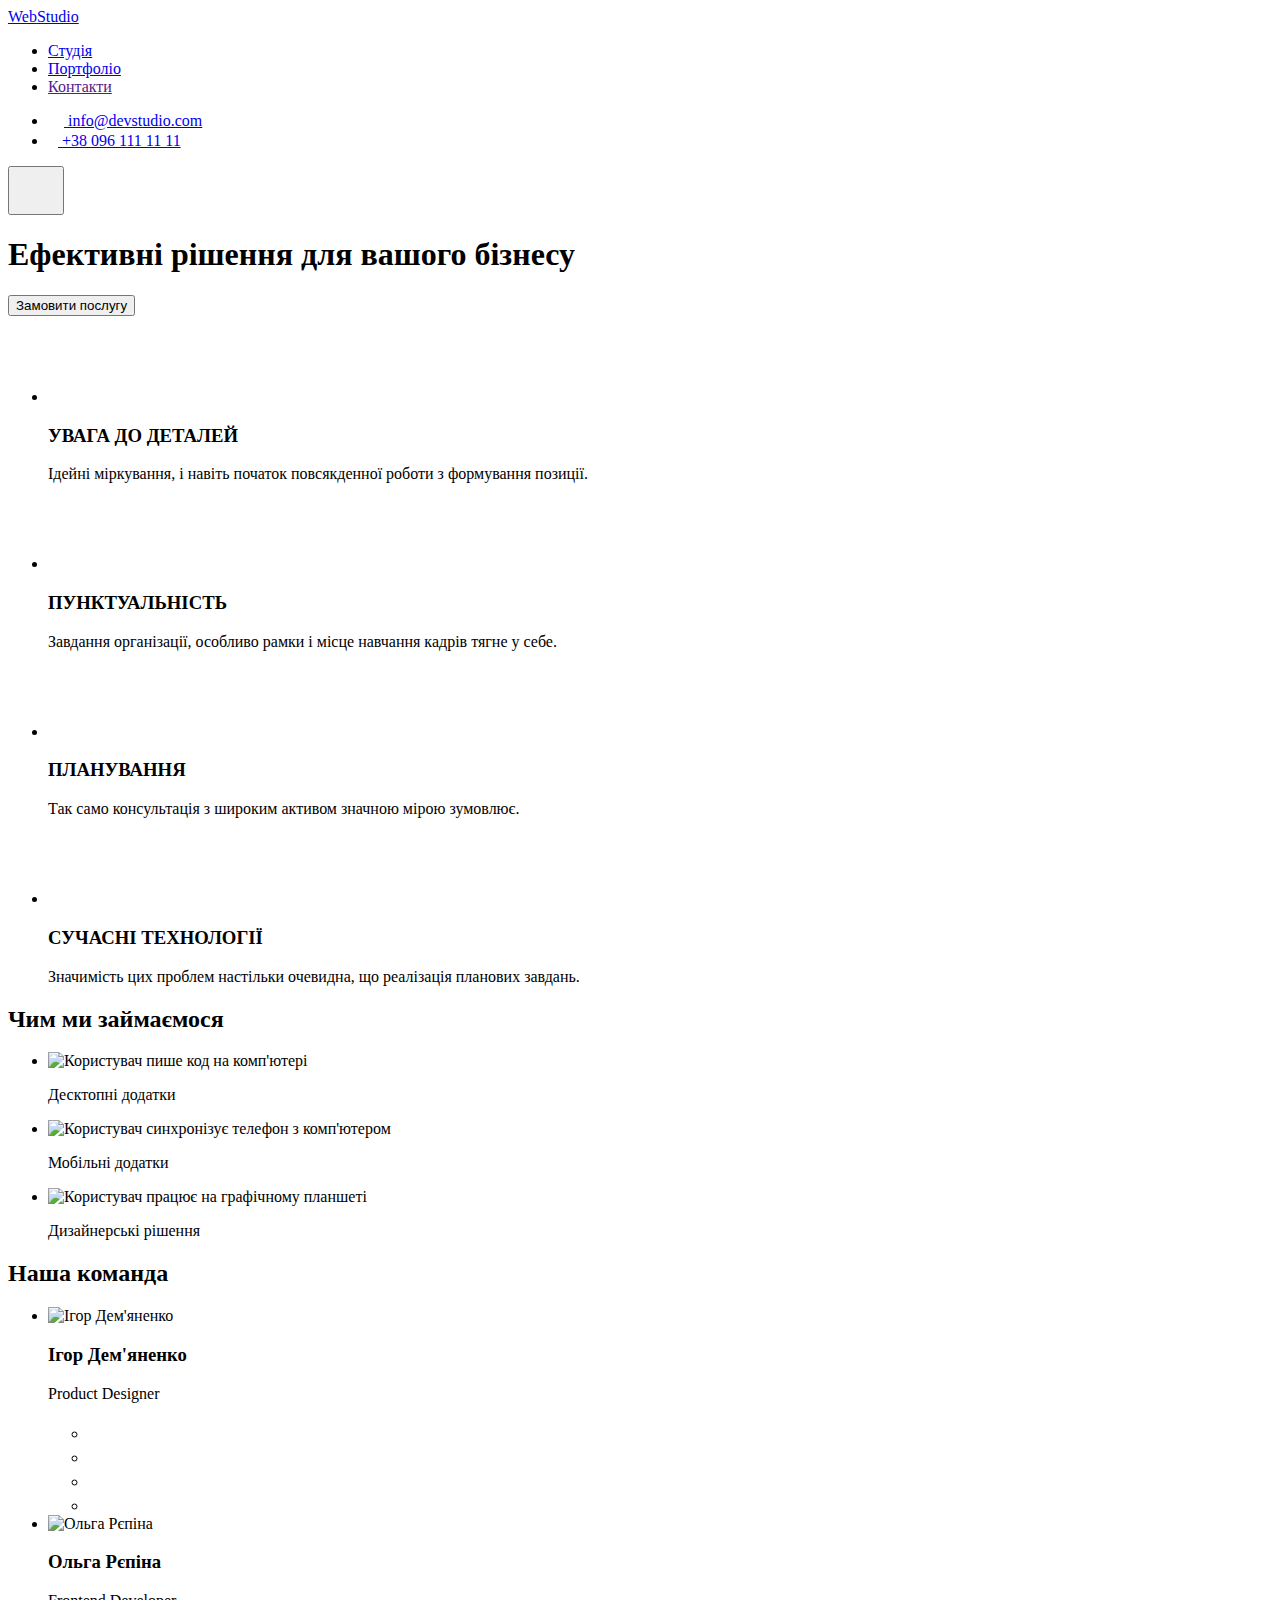
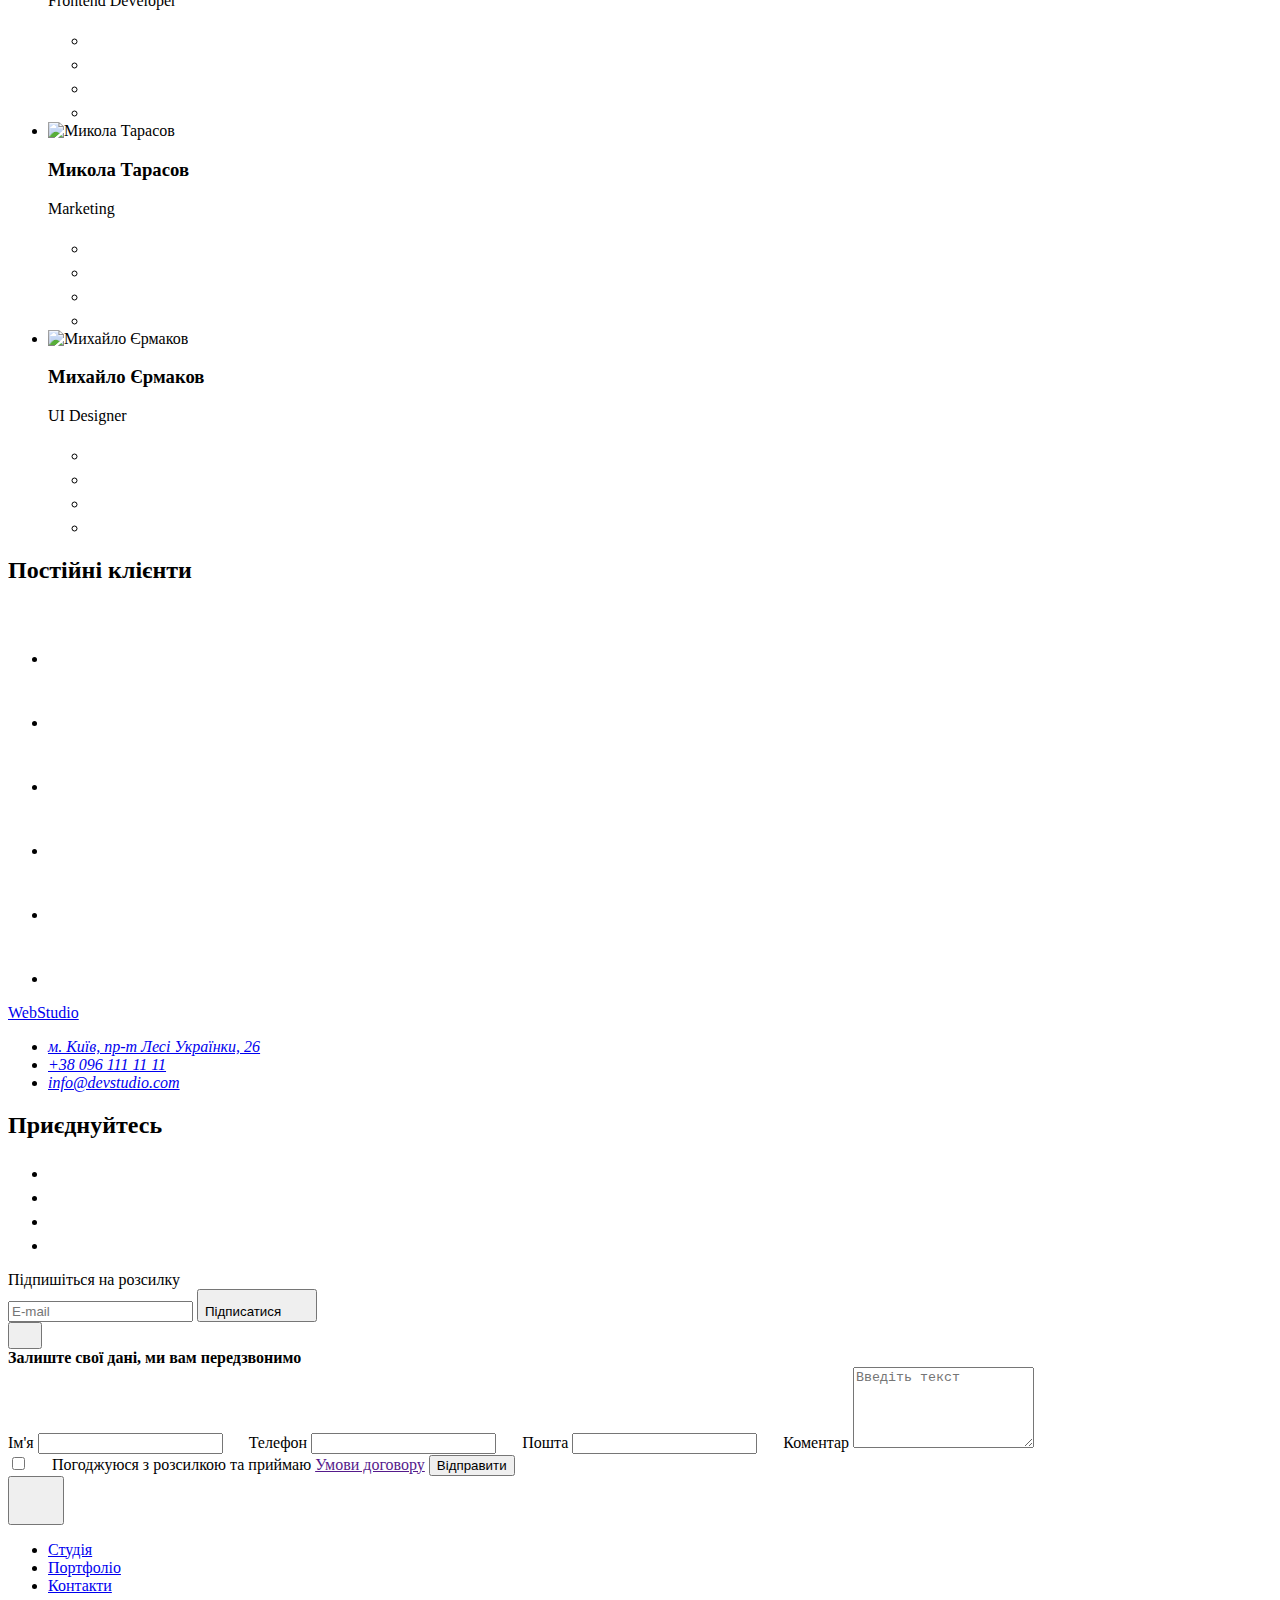
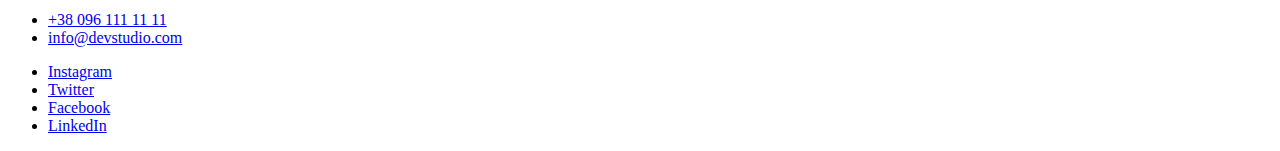
==== index.html @ 5fe66079 "update" ====
<!DOCTYPE html>
<html lang="uk">
  <head>
    <meta charset="UTF-8" />
    <meta http-equiv="X-UA-Compatible" content="IE=edge" />
    <meta name="viewport" content="width=device-width, initial-scale=1.0" />
    <title>WebStudio</title>
    <!-- Fonts -->
    <link rel="preconnect" href="https://fonts.googleapis.com" />
    <link rel="preconnect" href="https://fonts.gstatic.com" crossorigin />
    <link
      href="https://fonts.googleapis.com/css2?family=Raleway:wght@700&family=Roboto:wght@400;500;700;900&display=swap"
      rel="stylesheet"
    />
    <!-- Modern normalize -->
    <link
      rel="stylesheet"
      href="https://cdnjs.cloudflare.com/ajax/libs/modern-normalize/1.1.0/modern-normalize.min.css"
      integrity="sha512-wpPYUAdjBVSE4KJnH1VR1HeZfpl1ub8YT/NKx4PuQ5NmX2tKuGu6U/JRp5y+Y8XG2tV+wKQpNHVUX03MfMFn9Q=="
      crossorigin="anonymous"
      referrerpolicy="no-referrer"
    />

    <!-- Custom styles -->
    <link rel="stylesheet" href="./css/main.min.css" />
    <link rel="stylesheet" href="./css/style.css" />
  </head>
  <body class="page">
    <!--Шапка-->
    <header class="header">
      <div class="container header-container">
        <nav class="main-nav">
          <a class="main-nav__logo" href="./index.html"
            ><span>Web</span>Studio</a
          >
          <ul class="main-nav__list">
            <li class="main-nav__item">
              <a
                class="main-nav__link main-nav__link--current"
                href="./index.html"
                >Студія</a
              >
            </li>
            <li class="main-nav__item">
              <a class="main-nav__link" href="./portfolio.html">Портфоліо</a>
            </li>
            <li class="main-nav__item">
              <a class="main-nav__link" href="">Контакти</a>
            </li>
          </ul>
        </nav>
        <ul class="header__list">
          <li class="header__item">
            <a class="header__link" href="mailto:info@devstudio.com">
              <svg class="header__icon" width="16" height="12">
                <use href="./images/icons.svg#icon-envelope"></use>
              </svg>
              info@devstudio.com
            </a>
          </li>
          <li class="header__item">
            <a class="header__link" href="tel:+380961111111">
              <svg class="header__icon" width="10" height="16">
                <use href="./images/icons.svg#icon-smartphone"></use>
              </svg>
              +38 096 111 11 11
            </a>
          </li>
        </ul>
        <button
          class="menu-btn js-open-menu"
          type="button"
          aria-expanded="false"
          aria-controls="mobile-menu"
        >
          <svg class="menu-btn__icon" width="40" height="40">
            <use href="./images/icons/icons.svg#menu-btn"></use>
          </svg>
        </button>
      </div>
    </header>
    <main>
      <!--Герой-->
      <section class="hero">
        <div class="hero__overlay">
          <h1 class="hero__title">Ефективні рішення для вашого бізнесу</h1>
          <button class="hero__btn" type="button" data-modal-open>
            Замовити послугу
          </button>
        </div>
      </section>

      <!-- Особливості -->
      <section class="features">
        <div class="container">
          <h2 hidden>Особливості</h2>
          <ul class="features__list">
            <li class="features__item">
              <div class="features-icons">
                <svg class="features-icons__block" width="70" height="70">
                  <use
                    class="features-icons__antenna"
                    href="./images/icons.svg#icon-antenna"
                  ></use>
                </svg>
              </div>
              <h3 class="features__title">УВАГА ДО ДЕТАЛЕЙ</h3>
              <p class="features__desc">
                Ідейні міркування, і навіть початок повсякденної роботи з
                формування позиції.
              </p>
            </li>
            <li class="features__item">
              <div class="features-icons">
                <svg class="features-icons__block" width="70" height="70">
                  <use
                    class="features-icons__clock"
                    href="./images/icons.svg#icon-clock"
                  ></use>
                </svg>
              </div>
              <h3 class="features__title">ПУНКТУАЛЬНІСТЬ</h3>
              <p class="features__desc">
                Завдання організації, особливо рамки і місце навчання кадрів
                тягне у себе.
              </p>
            </li>
            <li class="features__item">
              <div class="features-icons">
                <svg class="features-icons__block" width="70" height="70">
                  <use
                    class="features-icons__diagram"
                    href="./images/icons.svg#icon-diagram"
                  ></use>
                </svg>
              </div>
              <h3 class="features__title">ПЛАНУВАННЯ</h3>
              <p class="features__desc">
                Так само консультація з широким активом значною мірою зумовлює.
              </p>
            </li>
            <li class="features__item">
              <div class="features-icons">
                <svg class="features-icons__block" width="70" height="70">
                  <use
                    class="features-icons__astronaut"
                    href="./images/icons.svg#icon-astronaut"
                  ></use>
                </svg>
              </div>
              <h3 class="features__title">СУЧАСНІ ТЕХНОЛОГІЇ</h3>
              <p class="features__desc">
                Значимість цих проблем настільки очевидна, що реалізація
                планових завдань.
              </p>
            </li>
          </ul>
        </div>
      </section>
      <!--Чим ми займаємося-->
      <section class="group">
        <div class="container">
          <h2 class="group__title">Чим ми займаємося</h2>
          <ul class="group__list">
            <li class="group__item">
              <div class="thumb">
                <img
                  class="thumb__img"
                  srcset="
                    ./images/group/img_lg-@1x.jpg 1x,
                    ./images/group/img_lg-@2x.jpg 2x
                  "
                  src="./images/group/img_lg-@1x.jpg"
                  alt="Користувач пише код на комп'ютері"
                  width="370"
                  height="294"
                />
                <div class="overlay">
                  <p class="overlay__title">Десктопні додатки</p>
                </div>
              </div>
            </li>
            <li class="group__item">
              <div class="thumb">
                <img
                  class="thumb__img"
                  srcset="
                    ./images/group/img_lg-@1x-1.jpg 1x,
                    ./images/group/img_lg-@2x-1.jpg 2x
                  "
                  src="./images/group/img_lg-@1x-1.jpg"
                  alt="Користувач синхронізує телефон з комп'ютером"
                  width="370"
                  height="294"
                />
                <div class="overlay">
                  <p class="overlay__title">Мобільні додатки</p>
                </div>
              </div>
            </li>
            <li class="group__item">
              <div class="thumb">
                <img
                  class="thumb__img"
                  srcset="
                    ./images/group/img_lg-@1x-2.jpg 1x,
                    ./images/group/img_lg-@2x-2.jpg 2x
                  "
                  src="./images/group/img_lg-@1x-2.jpg"
                  alt="Користувач працює на графічному планшеті"
                  width="370"
                  height="294"
                />
                <div class="overlay">
                  <p class="overlay__title">Дизайнерські рішення</p>
                </div>
              </div>
            </li>
          </ul>
        </div>
      </section>
      <!--Наша Команда-->
      <section class="team">
        <div class="container container-team">
          <h2 class="team__title">Наша команда</h2>
          <ul class="team__list">
            <li class="team__item">
              <picture>
                <source
                  media="(min-width: 1200px)"
                  srcset="
                    ./images/team/img_lg-@1x.jpg 1x,
                    ./images/team/img_lg-@2x.jpg 2x
                  "
                />
                <source
                  media="(min-width: 768px)"
                  srcset="
                    ./images/team/img_md-@1x.jpg 1x,
                    ./images/team/img_md-@2x.jpg 2x
                  "
                />
                <source
                  media="(max-width: 767px)"
                  srcset="
                    ./images/team/img_sm-@1x.jpg 1x,
                    ./images/team/img_sm-@2x.jpg 2x
                  "
                />
                <img
                  class="team__img"
                  src="./images/team/img_sm-@1x.jpg"
                  alt="Ігор Дем'яненко"
                />
              </picture>
              <div class="socials-wrap">
                <h3 class="socials-wrap__title">Ігор Дем'яненко</h3>
                <p class="socials-wrap__sub" lang="en">Product Designer</p>
                <ul class="socials-wrap__list">
                  <li class="socials-wrap__item">
                    <a
                      class="socials-wrap__link"
                      href="https://www.instagram.com"
                      target="_blank"
                      rel="noopener noreferrer"
                      aria-label="instagram"
                    >
                      <svg class="socials-wrap__icon" width="20" height="20">
                        <use href="images/icons.svg#icon-instagram"></use>
                      </svg>
                    </a>
                  </li>
                  <li class="socials-wrap__item">
                    <a
                      class="socials-wrap__link"
                      href="https://twitter.com"
                      target="_blank"
                      rel="noopener noreferrer"
                      aria-label="twitter"
                    >
                      <svg class="socials-wrap__icon" width="20" height="20">
                        <use href="images/icons.svg#icon-twitter"></use>
                      </svg>
                    </a>
                  </li>
                  <li class="socials-wrap__item">
                    <a
                      class="socials-wrap__link"
                      href="https://www.facebook.com"
                      target="_blank"
                      rel="noopener noreferrer"
                      aria-label="facebook"
                    >
                      <svg class="socials-wrap__icon" width="20" height="20">
                        <use href="images/icons.svg#icon-facebook"></use>
                      </svg>
                    </a>
                  </li>
                  <li class="socials-wrap__item">
                    <a
                      class="socials-wrap__link"
                      href="https://www.linkedin.com"
                      target="_blank"
                      rel="noopener noreferrer"
                      aria-label="linkedin"
                    >
                      <svg class="socials-wrap__icon" width="20" height="20">
                        <use href="images/icons.svg#icon-linkedin"></use>
                      </svg>
                    </a>
                  </li>
                </ul>
              </div>
            </li>
            <li class="team__item">
              <picture>
                <source
                  media="(min-width: 1200px)"
                  srcset="
                    ./images/team/img_lg-@1x-1.jpg 1x,
                    ./images/team/img_lg-@2x-1.jpg 2x
                  "
                />
                <source
                  media="(min-width: 768px)"
                  srcset="
                    ./images/team/img_md-@1x-1.jpg 1x,
                    ./images/team/img_md-@2x-1.jpg 2x
                  "
                />
                <source
                  media="(max-width: 767px)"
                  srcset="
                    ./images/team/img_sm-@1x-1.jpg 1x,
                    ./images/team/img_sm-@2x-1.jpg 2x
                  "
                />
                <img
                  class="team__img"
                  src="./images/team/img_sm-@1x-1.jpg"
                  alt="Ольга Рєпіна"
                />
              </picture>
              <div class="socials-wrap">
                <h3 class="socials-wrap__title">Ольга Рєпіна</h3>
                <p class="socials-wrap__sub" lang="en">Frontend Developer</p>
                <ul class="socials-wrap__list">
                  <li class="socials-wrap__item">
                    <a
                      class="socials-wrap__link"
                      href="https://www.instagram.com"
                      target="_blank"
                      rel="noopener noreferrer"
                      aria-label="instagram"
                    >
                      <svg class="socials-wrap__icon" width="20" height="20">
                        <use href="images/icons.svg#icon-instagram"></use>
                      </svg>
                    </a>
                  </li>
                  <li class="socials-wrap__item">
                    <a
                      class="socials-wrap__link"
                      href="https://twitter.com"
                      target="_blank"
                      rel="noopener noreferrer"
                      aria-label="twitter"
                    >
                      <svg class="socials-wrap__icon" width="20" height="20">
                        <use href="images/icons.svg#icon-twitter"></use>
                      </svg>
                    </a>
                  </li>
                  <li class="socials-wrap__item">
                    <a
                      class="socials-wrap__link"
                      href="https://www.facebook.com"
                      target="_blank"
                      rel="noopener noreferrer"
                      aria-label="facebook"
                    >
                      <svg class="socials-wrap__icon" width="20" height="20">
                        <use href="images/icons.svg#icon-facebook"></use>
                      </svg>
                    </a>
                  </li>
                  <li class="socials-wrap__item">
                    <a
                      class="socials-wrap__link"
                      href="https://www.linkedin.com"
                      target="_blank"
                      rel="noopener noreferrer"
                      aria-label="linkedin"
                    >
                      <svg class="socials-wrap__icon" width="20" height="20">
                        <use href="images/icons.svg#icon-linkedin"></use>
                      </svg>
                    </a>
                  </li>
                </ul>
              </div>
            </li>
            <li class="team__item">
              <picture>
                <source
                  media="(min-width: 1200px)"
                  srcset="
                    ./images/team/img_lg-@1x-2.jpg 1x,
                    ./images/team/img_lg-@2x-2.jpg 2x
                  "
                />
                <source
                  media="(min-width: 768px)"
                  srcset="
                    ./images/team/img_md-@1x-2.jpg 1x,
                    ./images/team/img_md-@2x-2.jpg 2x
                  "
                />
                <source
                  media="(max-width: 767px)"
                  srcset="
                    ./images/team/img_sm-@1x-2.jpg 1x,
                    ./images/team/img_sm-@2x-2.jpg 2x
                  "
                />
                <img
                  class="team__img"
                  src="./images/team/img_sm-@1x-2.jpg"
                  alt="Микола Тарасов"
                />
              </picture>
              <div class="socials-wrap">
                <h3 class="socials-wrap__title">Микола Тарасов</h3>
                <p class="socials-wrap__sub" lang="en">Marketing</p>
                <ul class="socials-wrap__list">
                  <li class="socials-wrap__item">
                    <a
                      class="socials-wrap__link"
                      href="https://www.instagram.com"
                      target="_blank"
                      rel="noopener noreferrer"
                      aria-label="instagram"
                    >
                      <svg class="socials-wrap__icon" width="20" height="20">
                        <use href="images/icons.svg#icon-instagram"></use>
                      </svg>
                    </a>
                  </li>
                  <li class="socials-wrap__item">
                    <a
                      class="socials-wrap__link"
                      href="https://twitter.com"
                      target="_blank"
                      rel="noopener noreferrer"
                      aria-label="twitter"
                    >
                      <svg class="socials-wrap__icon" width="20" height="20">
                        <use href="images/icons.svg#icon-twitter"></use>
                      </svg>
                    </a>
                  </li>
                  <li class="socials-wrap__item">
                    <a
                      class="socials-wrap__link"
                      href="https://www.facebook.com"
                      target="_blank"
                      rel="noopener noreferrer"
                      aria-label="facebook"
                    >
                      <svg class="socials-wrap__icon" width="20" height="20">
                        <use href="images/icons.svg#icon-facebook"></use>
                      </svg>
                    </a>
                  </li>
                  <li class="socials-wrap__item">
                    <a
                      class="socials-wrap__link"
                      href="https://www.linkedin.com"
                      target="_blank"
                      rel="noopener noreferrer"
                      aria-label="linkedin"
                    >
                      <svg class="socials-wrap__icon" width="20" height="20">
                        <use href="images/icons.svg#icon-linkedin"></use>
                      </svg>
                    </a>
                  </li>
                </ul>
              </div>
            </li>
            <li class="team__item">
              <picture>
                <source
                  media="(min-width: 1200px)"
                  srcset="
                    ./images/team/img_lg-@1x-3.jpg 1x,
                    ./images/team/img_lg-@2x-3.jpg 2x
                  "
                />
                <source
                  media="(min-width: 768px)"
                  srcset="
                    ./images/team/img_md-@1x-3.jpg 1x,
                    ./images/team/img_md-@2x-3.jpg 2x
                  "
                />
                <source
                  media="(max-width: 767px)"
                  srcset="
                    ./images/team/img_sm-@1x-3.jpg 1x,
                    ./images/team/img_sm-@2x-3.jpg 2x
                  "
                />
                <img
                  class="team__img"
                  src="./images/team/img_sm-@1x-3.jpg"
                  alt="Михайло Єрмаков"
                />
              </picture>
              <div class="socials-wrap">
                <h3 class="socials-wrap__title">Михайло Єрмаков</h3>
                <p class="socials-wrap__sub" lang="en">UI Designer</p>
                <ul class="socials-wrap__list">
                  <li class="socials-wrap__item">
                    <a
                      class="socials-wrap__link"
                      href="https://www.instagram.com"
                      target="_blank"
                      rel="noopener noreferrer"
                      aria-label="instagram"
                    >
                      <svg class="socials-wrap__icon" width="20" height="20">
                        <use href="images/icons.svg#icon-instagram"></use>
                      </svg>
                    </a>
                  </li>
                  <li class="socials-wrap__item">
                    <a
                      class="socials-wrap__link"
                      href="https://twitter.com"
                      target="_blank"
                      rel="noopener noreferrer"
                      aria-label="twitter"
                    >
                      <svg class="socials-wrap__icon" width="20" height="20">
                        <use href="images/icons.svg#icon-twitter"></use>
                      </svg>
                    </a>
                  </li>
                  <li class="socials-wrap__item">
                    <a
                      class="socials-wrap__link"
                      href="https://www.facebook.com"
                      target="_blank"
                      rel="noopener noreferrer"
                      aria-label="facebook"
                    >
                      <svg class="socials-wrap__icon" width="20" height="20">
                        <use href="images/icons.svg#icon-facebook"></use>
                      </svg>
                    </a>
                  </li>
                  <li class="socials-wrap__item">
                    <a
                      class="socials-wrap__link"
                      href="https://www.linkedin.com"
                      target="_blank"
                      rel="noopener noreferrer"
                      aria-label="linkedin"
                    >
                      <svg class="socials-wrap__icon" width="20" height="20">
                        <use href="images/icons.svg#icon-linkedin"></use>
                      </svg>
                    </a>
                  </li>
                </ul>
              </div>
            </li>
          </ul>
        </div>
      </section>
      <!--Regular customers-->
      <section class="customers">
        <div class="container container-customers">
          <h2 class="customers__title">Постійні клієнти</h2>
          <ul class="customers__list">
            <li class="customers__item">
              <a class="customers__link" href="">
                <svg class="customers__icons" width="106" height="60">
                  <use href="./images/icons.svg#icon-client"></use>
                </svg>
              </a>
            </li>
            <li class="customers__item">
              <a class="customers__link" href="">
                <svg class="customers__icons" width="106" height="60">
                  <use href="./images/icons.svg#icon-client1"></use>
                </svg>
              </a>
            </li>
            <li class="customers__item">
              <a class="customers__link" href="">
                <svg class="customers__icons" width="106" height="60">
                  <use href="./images/icons.svg#icon-client2"></use>
                </svg>
              </a>
            </li>
            <li class="customers__item">
              <a class="customers__link" href="">
                <svg class="customers__icons" width="106" height="60">
                  <use href="./images/icons.svg#icon-client3"></use>
                </svg>
              </a>
            </li>
            <li class="customers__item">
              <a class="customers__link" href="">
                <svg class="customers__icons" width="106" height="60">
                  <use href="./images/icons.svg#icon-client4"></use>
                </svg>
              </a>
            </li>
            <li class="customers__item">
              <a class="customers__link" href="">
                <svg class="customers__icons" width="106" height="60">
                  <use href="./images/icons.svg#icon-client5"></use>
                </svg>
              </a>
            </li>
          </ul>
        </div>
      </section>
    </main>
    <!--Підвал-->
    <footer class="footer">
      <div class="container container-footer">
        <div class="footer-content">
          <div class="footer-main">
            <a class="footer-main__logo" href="/index.html"
              ><span>Web</span>Studio</a
            >
            <address class="footer-main__address">
              <ul class="footer-main__list">
                <li class="footer-main__item">
                  <a
                    class="footer-main__link"
                    href="https://goo.gl/maps/1h3G3i6Cxqydz3WaA"
                    target="_blank"
                    rel="noopener noreferrer "
                    >м. Київ, пр-т Лесі Українки, 26</a
                  >
                </li>
                <li class="footer-main__item">
                  <a
                    class="footer-main__link footer-main__link--contact"
                    href="tel:+380961111111"
                    >+38 096 111 11 11</a
                  >
                </li>
                <li class="footer-item">
                  <a
                    class="footer-main__link footer-main__link--contact"
                    href="mailto:info@devstudio.com"
                    >info@devstudio.com</a
                  >
                </li>
              </ul>
            </address>
          </div>
          <div class="footer-socials">
            <h2 class="footer-socials__title">Приєднуйтесь</h2>
            <ul class="footer-socials__list">
              <li class="footer-socials__item">
                <a
                  class="footer-socials__link"
                  href="https://www.instagram.com"
                  target="_blank"
                  rel="noopener noreferrer"
                  aria-label="instagram"
                >
                  <svg class="footer-socials__icon" width="20" height="20">
                    <use href="images/icons.svg#icon-instagram"></use>
                  </svg>
                </a>
              </li>
              <li class="footer-socials__item">
                <a
                  class="footer-socials__link"
                  href="https://twitter.com"
                  target="_blank"
                  rel="noopener noreferrer"
                  aria-label="twitter"
                >
                  <svg class="footer-socials__icon" width="20" height="20">
                    <use href="images/icons.svg#icon-twitter"></use>
                  </svg>
                </a>
              </li>
              <li class="footer-socials__item">
                <a
                  class="footer-socials__link"
                  href="https://www.facebook.com"
                  target="_blank"
                  rel="noopener noreferrer"
                  aria-label="facebook"
                >
                  <svg class="footer-socials__icon" width="20" height="20">
                    <use href="images/icons.svg#icon-facebook"></use>
                  </svg>
                </a>
              </li>
              <li class="footer-socials__item">
                <a
                  class="footer-socials__link"
                  href="https://www.linkedin.com"
                  target="_blank"
                  rel="noopener noreferrer"
                  aria-label="linkedin"
                >
                  <svg class="footer-socials__icon" width="20" height="20">
                    <use href="images/icons.svg#icon-linkedin"></use>
                  </svg>
                </a>
              </li>
            </ul>
          </div>
        </div>
        <form class="footer-form" autocomplete="off" novalidate>
          <label class="footer-form__label">Підпишіться на розсилку</label>
          <div class="footer-container">
            <input
              class="footer-container__input"
              type="email"
              name="mail"
              required
              minlength="3"
              placeholder="E-mail"
            />
            <button class="footer-btn" type="submit">
              <span class="footer-btn__title">Підписатися</span>
              <svg class="footer-btn__icon" width="24" height="24">
                <use href="images/icons.svg#icon-send"></use>
              </svg>
            </button>
          </div>
        </form>
      </div>
    </footer>
    <!-- Modal Window -->
    <div class="backdrop is-hidden" data-modal>
      <div class="modal">
        <button class="modal__btn" type="button" data-modal-close>
          <svg class="modal__icon" width="18" height="18">
            <use href="images/icons.svg#icon-close"></use>
          </svg>
        </button>
        <form class="register-form" name="register-form" autocomplete="off">
          <strong class="register-form__title"
            >Залиште свої дані, ми вам передзвонимо</strong
          >

          <div class="register-group" role="group">
            <label class="register-group__label">
              <span class="register-group__title">Ім'я</span>
              <input
                class="register-group__input"
                type="text"
                name="name"
                required
                minlength="3"
              />
              <svg class="register-group__icon" width="18" height="18">
                <use href="images/icons.svg#icon-person"></use>
              </svg>
            </label>

            <label class="register-group__label">
              <span class="register-group__title">Телефон</span>
              <input
                class="register-group__input"
                type="tel"
                name="tel"
                required
                minlength="11"
                maxlength="14"
              />
              <svg class="register-group__icon" width="18" height="18">
                <use href="images/icons.svg#icon-phone"></use>
              </svg>
            </label>

            <label class="register-group__label">
              <span class="register-group__title">Пошта</span>
              <input
                class="register-group__input"
                type="email"
                name="mail"
                required
                minlength="3"
              />
              <svg class="register-group__icon" width="18" height="18">
                <use href="images/icons.svg#icon-email"></use>
              </svg>
            </label>

            <label class="register-field">
              <span class="register-field__title">Коментар</span>
              <textarea
                class="register-field__desc"
                name="comments"
                rows="5"
                placeholder="Введіть текст"
              ></textarea>
            </label>
          </div>

          <label class="register-terms">
            <input
              class="register-terms__input visually-hidden"
              type="checkbox"
              name="terms"
            />
            <svg class="register-terms__icon" width="16" height="15">
              <use
                class="register-terms__icon--checked"
                href="images/icons.svg#icon-checked"
              ></use>
              <use
                class="register-terms__icon--unchecked"
                href="images/icons.svg#icon-unchecked"
              ></use>
            </svg>
            <span class="register-terms__title"
              >Погоджуюся з розсилкою та приймаю
              <a class="register-terms__link" href="" target="_blank"
                >Умови договору</a
              ></span
            >
          </label>

          <button class="register-btn" type="submit">Відправити</button>
        </form>
      </div>
    </div>

    <!-- Мобільне меню -->

    <div class="menu-container js-menu-container" id="mobile-menu">
      <button
        class="menu-btn menu-btn--positioning js-close-menu"
        type="button"
      >
        <svg class="menu-btn__icon" width="40" height="40">
          <use href="./images/icons/icons.svg#menu-close"></use>
        </svg>
      </button>

      <nav class="mobile-nav">
        <ul class="mobile-nav__list">
          <li class="mobile-nav__item">
            <a
              href="./index.html"
              class="mobile-nav__link mobile-nav__link--current"
              >Студія</a
            >
          </li>
          <li class="mobile-nav__item">
            <a href="./portfolio.html" class="mobile-nav__link">Портфоліо</a>
          </li>
          <li class="mobile-nav__item">
            <a href="#" class="mobile-nav__link">Контакти</a>
          </li>
        </ul>
      </nav>

      <ul class="mobile-contacts">
        <li class="mobile-contacts__item">
          <a href="tel:+380961111111" class="mobile-contacts__link">
            +38 096 111 11 11</a
          >
        </li>
        <li class="mobile-contacts__item">
          <a
            href="mailto:info@devstudio.com"
            class="mobile-contacts__link mobile-contacts__link--mail"
          >
            info@devstudio.com</a
          >
        </li>
      </ul>

      <ul class="mobile-socials">
        <li>
          <a
            href="https://www.instagram.com"
            class="mobile-socials__link"
            target="_blank"
            rel="noreferrer noopener"
            >Instagram</a
          >
        </li>
        <li>
          <a
            href="https://twitter.com"
            class="mobile-socials__link"
            target="_blank"
            rel="noreferrer noopener"
            >Twitter</a
          >
        </li>
        <li>
          <a
            href="https://www.facebook.com"
            class="mobile-socials__link"
            target="_blank"
            rel="noreferrer noopener"
            >Facebook</a
          >
        </li>
        <li>
          <a
            href="https://www.linkedin.com"
            class="mobile-socials__link mobile-socials__link--not_after"
            target="_blank"
            rel="noreferrer noopener"
            >LinkedIn</a
          >
        </li>
      </ul>
    </div>

    <script src="./js/modal.js"></script>
    <script
      defer
      src="https://cdnjs.cloudflare.com/ajax/libs/body-scroll-lock/3.1.5/bodyScrollLock.min.js"
      integrity="sha512-HowizSDbQl7UPEAsPnvJHlQsnBmU2YMrv7KkTBulTLEGz9chfBoWYyZJL+MUO6p/yBuuMO/8jI7O29YRZ2uBlA=="
      crossorigin="anonymous"
    ></script>
    <script defer src="./js/mobile-menu.js"></script>
  </body>
</html>
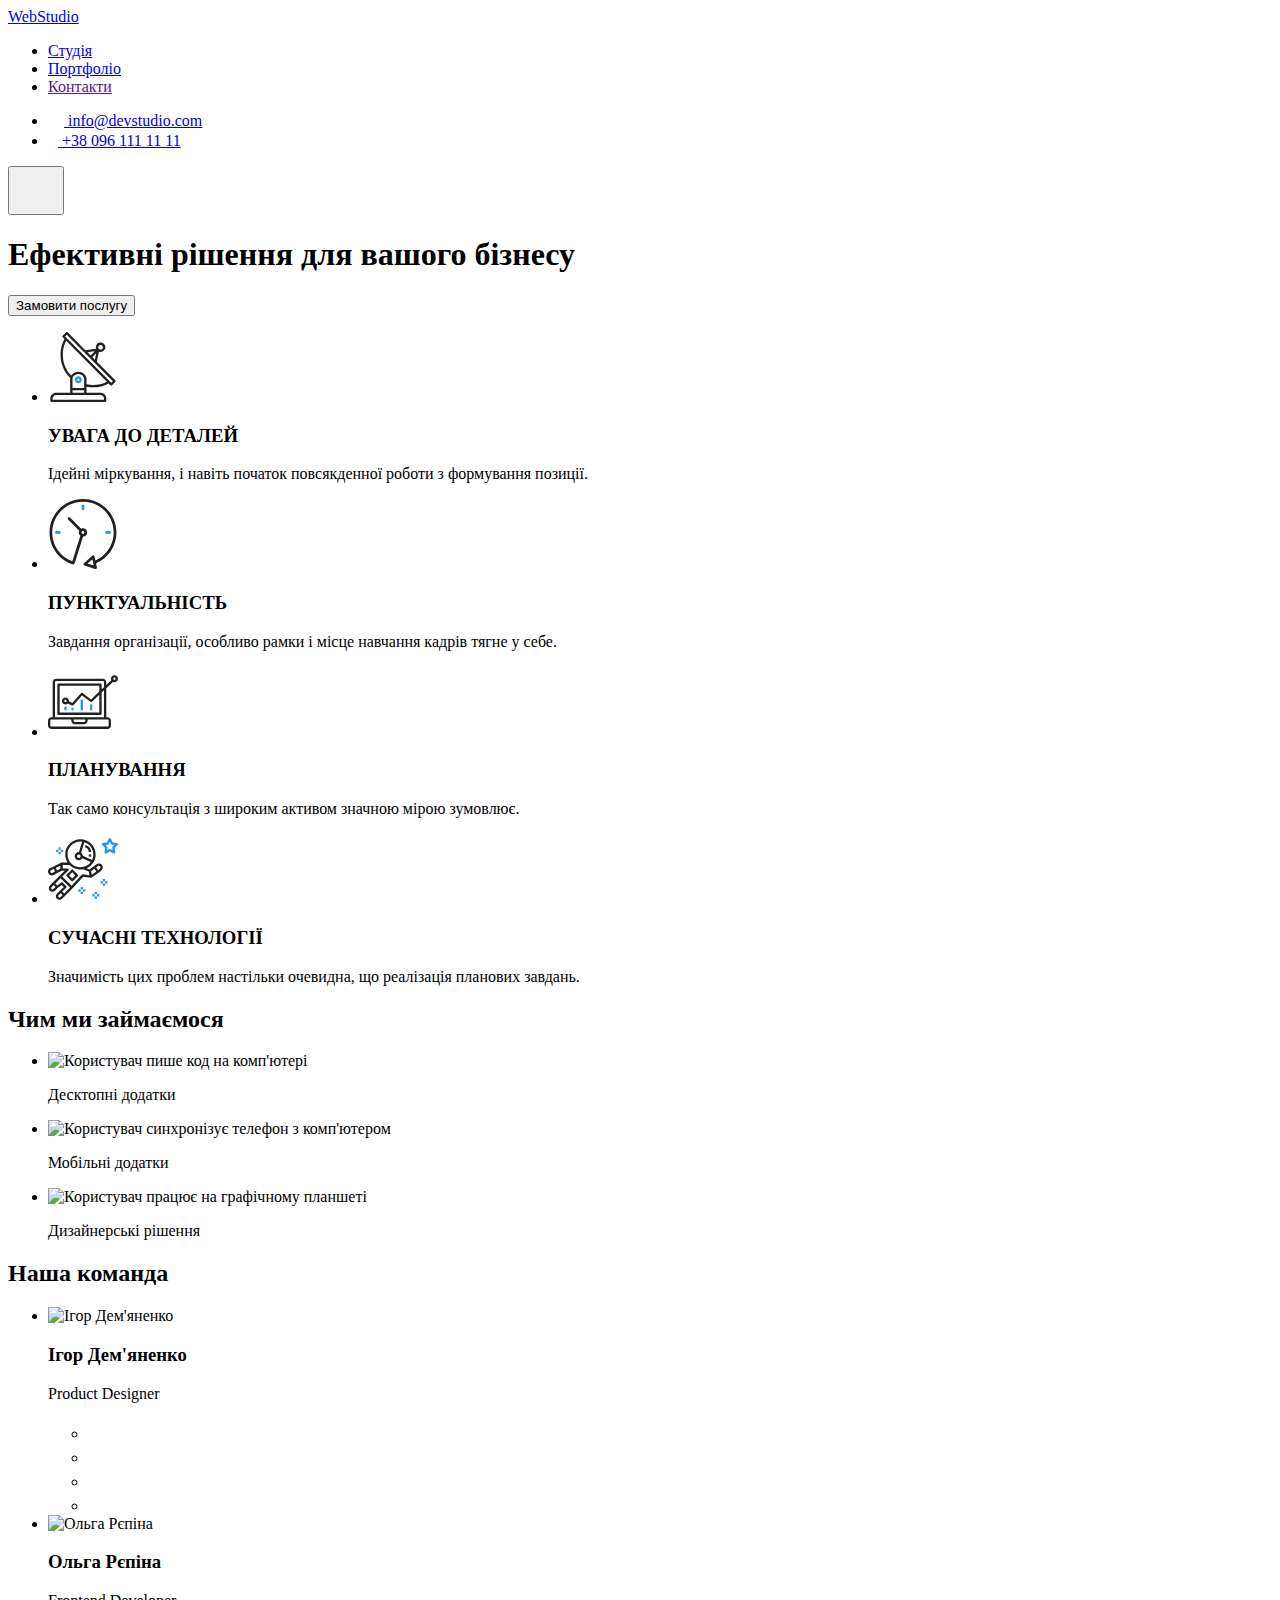
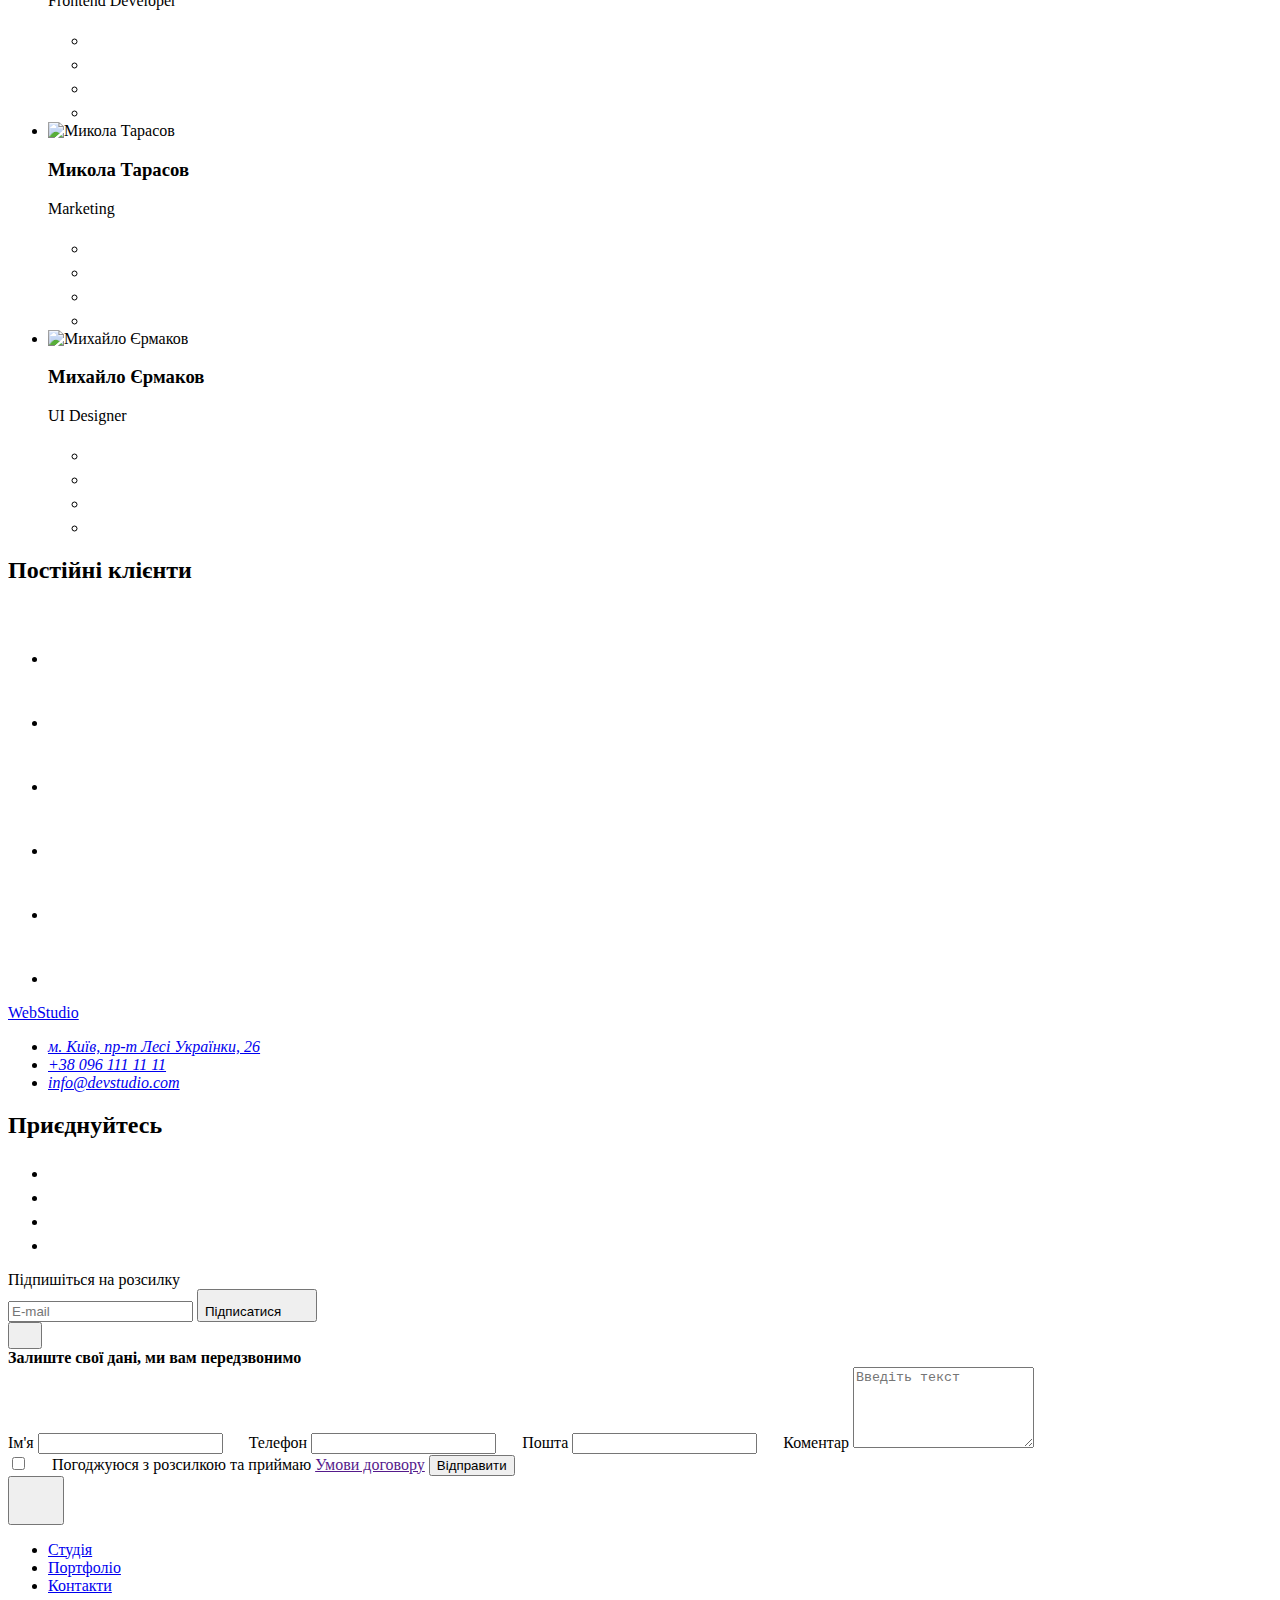
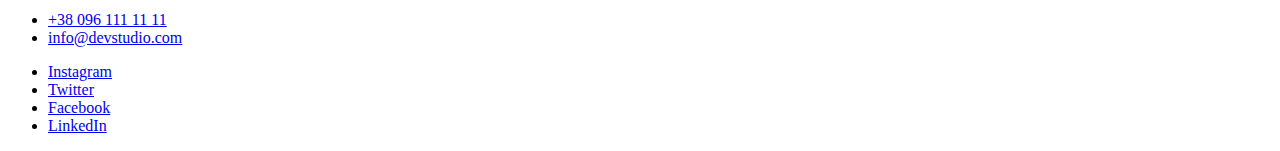
==== commit 2c1e3aaa: "update" ====
--- a/index.html
+++ b/index.html
@@ -22,8 +22,8 @@
     />
 
     <!-- Custom styles -->
-    <link rel="stylesheet" href="./css/main.min.css" />
-    <link rel="stylesheet" href="./css/style.css" />
+<link rel="stylesheet" href="./css/main.min.css">
+    
   </head>
   <body class="page">
     <!--Шапка-->
@@ -100,7 +100,7 @@
                 <svg class="features-icons__block" width="70" height="70">
                   <use
                     class="features-icons__antenna"
-                    href="./images/icons.svg#icon-antenna"
+                    href="./images/icons/icons.svg#icon-antenna"
                   ></use>
                 </svg>
               </div>
@@ -115,7 +115,7 @@
                 <svg class="features-icons__block" width="70" height="70">
                   <use
                     class="features-icons__clock"
-                    href="./images/icons.svg#icon-clock"
+                    href="./images/icons/icons.svg#icon-clock"
                   ></use>
                 </svg>
               </div>
@@ -130,7 +130,7 @@
                 <svg class="features-icons__block" width="70" height="70">
                   <use
                     class="features-icons__diagram"
-                    href="./images/icons.svg#icon-diagram"
+                    href="./images/icons/icons.svg#icon-diagram"
                   ></use>
                 </svg>
               </div>
@@ -144,7 +144,7 @@
                 <svg class="features-icons__block" width="70" height="70">
                   <use
                     class="features-icons__astronaut"
-                    href="./images/icons.svg#icon-astronaut"
+                    href="./images/icons/icons.svg#icon-astronaut"
                   ></use>
                 </svg>
               </div>
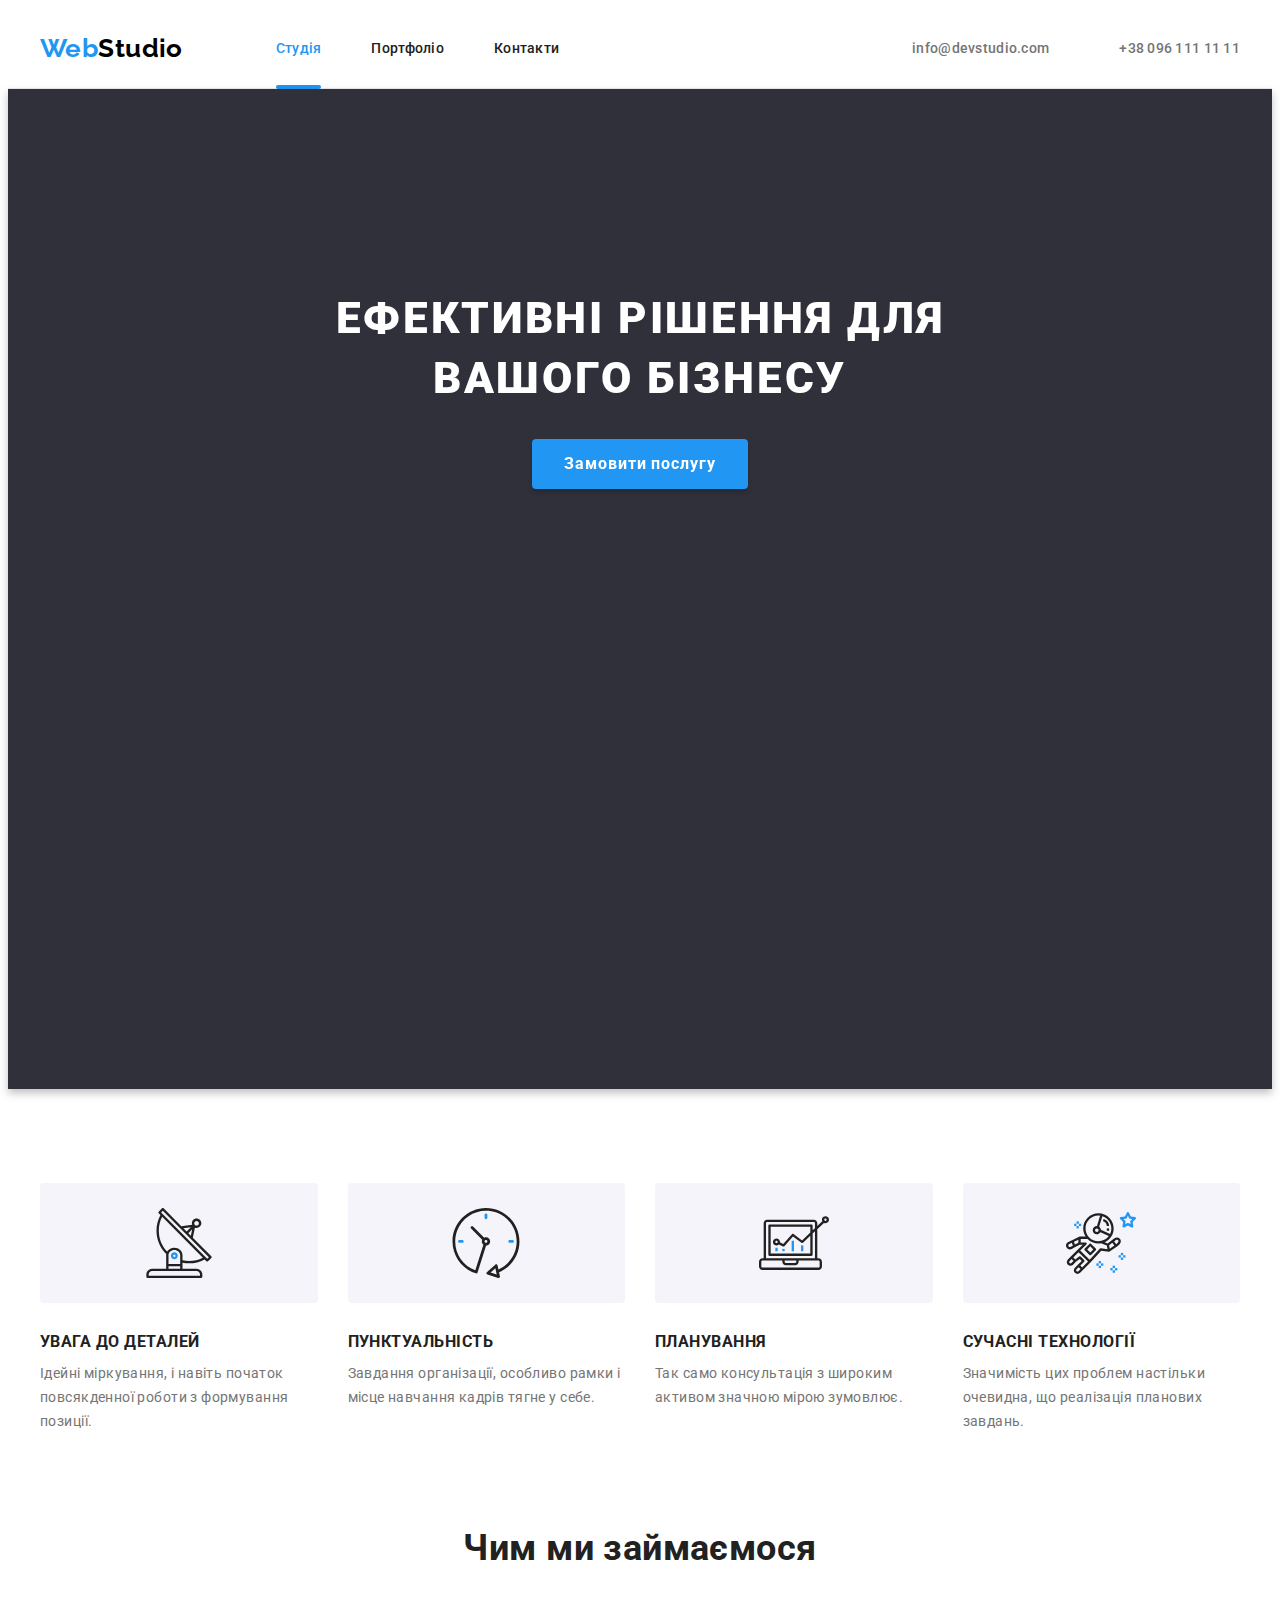
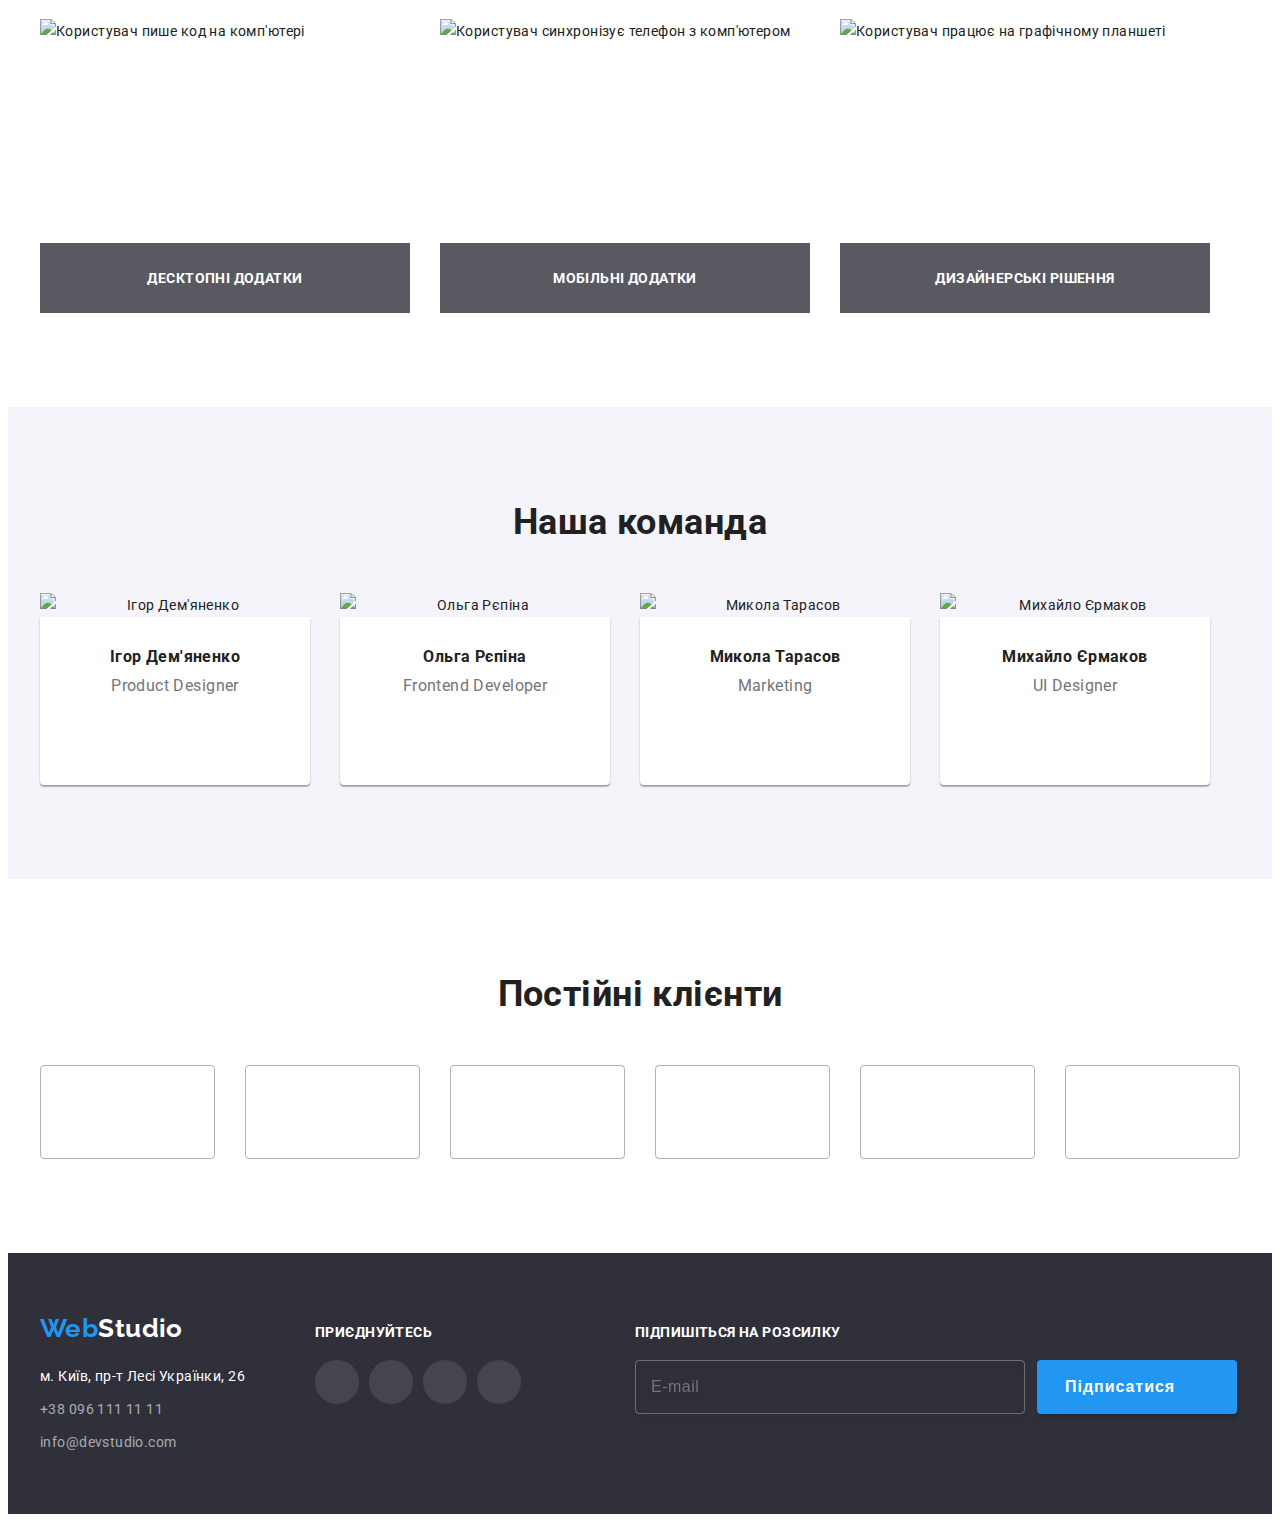
==== commit 412d95cb: "update" ====
--- a/index.html
+++ b/index.html
@@ -22,8 +22,7 @@
     />
 
     <!-- Custom styles -->
-<link rel="stylesheet" href="./css/main.min.css">
-    
+    <link rel="stylesheet" href="./css/main.min.css" />
   </head>
   <body class="page">
     <!--Шапка-->
@@ -74,7 +73,7 @@
           aria-controls="mobile-menu"
         >
           <svg class="menu-btn__icon" width="40" height="40">
-            <use href="./images/icons/icons.svg#menu-btn"></use>
+            <use href="./images/icons/icons.svg#icon-menu-btn"></use>
           </svg>
         </button>
       </div>
@@ -850,7 +849,7 @@
         type="button"
       >
         <svg class="menu-btn__icon" width="40" height="40">
-          <use href="./images/icons/icons.svg#menu-close"></use>
+          <use href="./images/icons/icons.svg#icon-menu-close"></use>
         </svg>
       </button>
 
--- a/css/main.min.css
+++ b/css/main.min.css
@@ -0,0 +1 @@
+:root{--main-font: "Roboto", sans-serif;--secondary-font: "Raleway", sans-serif;--main-txt-cl: #212121;--secondary-txt-cl: #757575;--light-txt-cl: #ffffff;--logo-txt-cl: #000000;--link-txt-cl: rgba(255, 255, 255, 0.6);--accent-bgr-cl: #2196f3;--btn-active-cl: #188ce8;--grey-bgr-cl: #f5f4fa;--footer-bgr-cl: #2f303a;--main-bgr-cl: #f5f5f5;--hero-bgr-cl: #2f303a;--icons-fill: #afb1b8;--items: 3;--item: 2;--indent: 30px;--animation: 250ms cubic-bezier(0.4, 0, 0.2, 1)}.visually-hidden{position:absolute;white-space:nowrap;width:1px;height:1px;overflow:hidden;border:0;padding:0;clip:rect(0 0 0 0);-webkit-clip-path:inset(50%);clip-path:inset(50%);margin:-1px}.page{font-family:var(--main-font);color:var(--main-txt-cl);font-size:14px;line-height:1.7142857143;letter-spacing:.03em;background-color:var(--light-txt-cl)}h1,h2,h3,h4,h5,h6,p,ul{margin:0;padding:0}img{display:block;max-width:100%;height:auto}.header{border-bottom:1px solid #ececec;background-color:var(--light-txt-cl)}.header-container{display:-webkit-box;display:-ms-flexbox;display:flex;-webkit-box-align:center;-ms-flex-align:center;align-items:center}@media screen and (max-width: 767px){.header-container{padding-top:10px;padding-bottom:10px}}.header__list{margin-left:auto;display:-webkit-box;display:-ms-flexbox;display:flex;gap:50px;padding-left:0;color:var(--secondary-txt-cl);font-weight:500;font-size:14px;line-height:1.1428571429;letter-spacing:.02em;list-style:none}@media screen and (max-width: 767px){.header__list{display:none}}@media screen and (min-width: 767px)and (max-width: 1199px){.header__list{-webkit-box-orient:vertical;-webkit-box-direction:normal;-ms-flex-direction:column;flex-direction:column;gap:10px}}.header__link{display:-webkit-box;display:-ms-flexbox;display:flex;-webkit-box-align:center;-ms-flex-align:center;align-items:center;padding-top:32px;padding-bottom:32px;text-decoration:none;color:currentColor;-webkit-transition:color var(--animation);transition:color var(--animation)}@media screen and (min-width: 767px)and (max-width: 1199px){.header__link{padding:0}}.header__link:hover,.header__link:focus{color:var(--accent-bgr-cl)}.header__icon{margin-right:10px;fill:currentColor}.main-nav{display:-webkit-box;display:-ms-flexbox;display:flex;-webkit-box-align:center;-ms-flex-align:center;align-items:center}.main-nav__logo{font-family:var(--secondary-font);font-weight:700;font-size:26px;line-height:1.1923076923;color:var(--logo-txt-cl);text-decoration:none}.main-nav__logo span{color:var(--accent-bgr-cl)}.main-nav__list{display:-webkit-box;display:-ms-flexbox;display:flex;gap:50px;padding-left:0;margin-left:70px;margin-top:0;margin-bottom:0;font-weight:500;font-size:14px;line-height:1.1428571429;letter-spacing:.02em;list-style:none}@media screen and (max-width: 767px){.main-nav__list{display:none}}@media screen and (min-width: 1200px){.main-nav__list{margin-left:93px}}.main-nav__link{position:relative;display:block;padding-top:32px;padding-bottom:32px;text-decoration:none;color:currentColor;-webkit-transition:color var(--animation);transition:color var(--animation)}.main-nav__link::after{content:"";position:absolute;left:0;bottom:-1.5%;display:block;width:100%;height:4px;background-color:var(--accent-bgr-cl);border-radius:2px;opacity:0;-webkit-transition:opacity var(--animation);transition:opacity var(--animation)}.main-nav__link:hover,.main-nav__link:focus{color:var(--accent-bgr-cl)}.main-nav__link--current{color:var(--accent-bgr-cl)}.main-nav__link--current::after{opacity:1}.container{padding-left:15px;padding-right:15px;margin:0 auto}@media screen and (min-width: 480px){.container{max-width:480px}}@media screen and (min-width: 768px){.container{max-width:768px}}@media screen and (min-width: 1200px){.container{max-width:1200px}}.hero{max-width:1600px;height:400px;margin-left:auto;margin-right:auto;padding-top:118px;padding-bottom:118px;background-color:var(--hero-bgr-cl);background-image:-webkit-gradient(linear, left top, right top, from(rgba(47, 48, 58, 0.4)), to(rgba(47, 48, 58, 0.4))),url(../images/hero/img_sm-@1x.jpg);background-image:linear-gradient(to right, rgba(47, 48, 58, 0.4), rgba(47, 48, 58, 0.4)),url(../images/hero/img_sm-@1x.jpg);-webkit-filter:drop-shadow(0px 4px 4px rgba(0, 0, 0, 0.25));filter:drop-shadow(0px 4px 4px rgba(0, 0, 0, 0.25));background-repeat:no-repeat;background-size:cover;background-position:center}@media screen and (min-width: 1200px){.hero{height:600px;padding-top:200px;padding-bottom:200px}}@media(min-device-pixel-ratio: 2),(-webkit-min-device-pixel-ratio: 2),(min-resolution: 192dpi),(min-resolution: 2dppx){.hero{background-image:-webkit-gradient(linear, left top, left bottom, from(rgba(47, 48, 58, 0.4)), to(rgba(47, 48, 58, 0.4))),url(../images/hero/img_sm-@2x.jpg);background-image:linear-gradient(rgba(47, 48, 58, 0.4), rgba(47, 48, 58, 0.4)),url(../images/hero/img_sm-@2x.jpg);-webkit-filter:drop-shadow(0px 4px 4px rgba(0, 0, 0, 0.25));filter:drop-shadow(0px 4px 4px rgba(0, 0, 0, 0.25))}}@media screen and (min-width: 481px){.hero{background-image:-webkit-gradient(linear, left top, left bottom, from(rgba(47, 48, 58, 0.4)), to(rgba(47, 48, 58, 0.4))),url(../images/hero/img_md-@1x.jpg);background-image:linear-gradient(rgba(47, 48, 58, 0.4), rgba(47, 48, 58, 0.4)),url(../images/hero/img_md-@1x.jpg);-webkit-filter:drop-shadow(0px 4px 4px rgba(0, 0, 0, 0.25));filter:drop-shadow(0px 4px 4px rgba(0, 0, 0, 0.25))}}@media screen and (min-width: 481px)and (min-device-pixel-ratio: 2),screen and (min-width: 481px)and (-webkit-min-device-pixel-ratio: 2),screen and (min-width: 481px)and (min-resolution: 192dpi),screen and (min-width: 481px)and (min-resolution: 2dppx){.hero{background-image:-webkit-gradient(linear, left top, left bottom, from(rgba(47, 48, 58, 0.4)), to(rgba(47, 48, 58, 0.4))),url(../images/hero/img_md-@2x.jpg);background-image:linear-gradient(rgba(47, 48, 58, 0.4), rgba(47, 48, 58, 0.4)),url(../images/hero/img_md-@2x.jpg);-webkit-filter:drop-shadow(0px 4px 4px rgba(0, 0, 0, 0.25));filter:drop-shadow(0px 4px 4px rgba(0, 0, 0, 0.25))}}@media screen and (min-width: 769px){.hero{background-image:-webkit-gradient(linear, left top, left bottom, from(rgba(47, 48, 58, 0.4)), to(rgba(47, 48, 58, 0.4))),url(../images/hero/img_lg-@1x.jpg);background-image:linear-gradient(rgba(47, 48, 58, 0.4), rgba(47, 48, 58, 0.4)),url(../images/hero/img_lg-@1x.jpg);-webkit-filter:drop-shadow(0px 4px 4px rgba(0, 0, 0, 0.25));filter:drop-shadow(0px 4px 4px rgba(0, 0, 0, 0.25))}}@media screen and (min-width: 769px)and (min-device-pixel-ratio: 2),screen and (min-width: 769px)and (-webkit-min-device-pixel-ratio: 2),screen and (min-width: 769px)and (min-resolution: 192dpi),screen and (min-width: 769px)and (min-resolution: 2dppx){.hero{background-image:-webkit-gradient(linear, left top, left bottom, from(rgba(47, 48, 58, 0.4)), to(rgba(47, 48, 58, 0.4))),url(../images/hero/img_lg-@2x.jpg);background-image:linear-gradient(rgba(47, 48, 58, 0.4), rgba(47, 48, 58, 0.4)),url(../images/hero/img_lg-@2x.jpg);-webkit-filter:drop-shadow(0px 4px 4px rgba(0, 0, 0, 0.25));filter:drop-shadow(0px 4px 4px rgba(0, 0, 0, 0.25))}}.hero__title{max-width:360px;margin-left:auto;margin-right:auto;margin-bottom:30px;color:var(--light-txt-cl);font-size:26px;font-weight:900;line-height:1.62;text-align:center;letter-spacing:.06em;text-transform:uppercase}@media screen and (min-width: 1200px){.hero__title{max-width:696px;font-size:44px;line-height:1.36}}.hero__btn{display:block;padding:10px 32px;border:none;margin-left:auto;margin-right:auto;font-family:inherit;color:var(--light-txt-cl);font-weight:700;font-size:16px;line-height:1.875;letter-spacing:.06em;-webkit-box-shadow:0px 4px 4px rgba(0,0,0,.15);box-shadow:0px 4px 4px rgba(0,0,0,.15);border-radius:4px;cursor:pointer;background-color:var(--accent-bgr-cl);-webkit-transition:color var(--animation);transition:color var(--animation)}.hero__btn:hover,.hero__btn:focus{background:var(--btn-active-cl)}.features{padding-top:60px;padding-bottom:60px}@media screen and (min-width: 1200px){.features{padding-top:94px;padding-bottom:94px}}.features__list{list-style:none}@media screen and (min-width: 768px){.features__list{display:-webkit-box;display:-ms-flexbox;display:flex;gap:30px;-ms-flex-wrap:wrap;flex-wrap:wrap}}@media screen and (min-width: 1200px){.features__list{-ms-flex-wrap:nowrap;flex-wrap:nowrap}}.features__item{-ms-flex-preferred-size:100%;flex-basis:100%}@media screen and (max-width: 767px){.features__item:not(:last-child){margin-bottom:30px}}@media screen and (min-width: 768px){.features__item{-ms-flex-preferred-size:calc((100% - 30px)/2);flex-basis:calc((100% - 30px)/2)}}.features__title{margin-bottom:10px;font-weight:700;line-height:1.14;letter-spacing:.03em;text-transform:uppercase;list-style:none}@media screen and (max-width: 767px){.features__title{text-align:center}}.features__desc{color:var(--secondary-txt-cl);line-height:1.71;letter-spacing:.03em}.features-icons{display:-webkit-box;display:-ms-flexbox;display:flex;-webkit-box-align:center;-ms-flex-align:center;align-items:center;-webkit-box-pack:center;-ms-flex-pack:center;justify-content:center;width:100%;height:120px;background:#f5f4fa;border-radius:4px;gap:30px;margin-bottom:30px}.group{padding-bottom:94px;display:block}@media screen and (max-width: 1199px){.group{display:none}}.group__title{margin-bottom:50px;font-size:36px;line-height:1.1666666667;text-align:center}.group__list{gap:30px;display:-webkit-box;display:-ms-flexbox;display:flex;list-style:none}.thumb{position:relative}.overlay{position:absolute;left:0;bottom:0;display:-webkit-box;display:-ms-flexbox;display:flex;-webkit-box-align:center;-ms-flex-align:center;align-items:center;-webkit-box-pack:center;-ms-flex-pack:center;justify-content:center;width:100%;height:70px;background:rgba(47,48,58,.8)}.overlay__title{color:var(--light-txt-cl);font-weight:700;font-size:14px;line-height:1.1428571429;text-align:center;letter-spacing:.03em;text-transform:uppercase}.team{background-color:var(--grey-bgr-cl);padding-top:60px;padding-bottom:60px}@media screen and (min-width: 1200px){.team{padding-top:94px;padding-bottom:94px}}.team__title{margin-bottom:50px;font-size:36px;line-height:1.1666666667;text-align:center}.team__list{list-style:none;display:-webkit-box;display:-ms-flexbox;display:flex;text-align:center;gap:30px;-ms-flex-wrap:wrap;flex-wrap:wrap;width:100%}@media screen and (max-width: 479px){.team__item{width:100%}}.team__img{display:block;max-width:100%;height:auto}.socials-wrap{padding-top:30px;padding-bottom:30px;background-color:var(--light-txt-cl);-webkit-box-shadow:0px 1px 3px rgba(0,0,0,.12),0px 1px 1px rgba(0,0,0,.14),0px 2px 1px rgba(0,0,0,.2);box-shadow:0px 1px 3px rgba(0,0,0,.12),0px 1px 1px rgba(0,0,0,.14),0px 2px 1px rgba(0,0,0,.2);border-radius:0px 0px 4px 4px}@media screen and (min-width: 1200px){.socials-wrap{padding-left:32px;padding-right:32px}}.socials-wrap__title{margin-bottom:10px;font-size:16px;line-height:1.1875;text-align:center}.socials-wrap__sub{margin-bottom:16px;color:var(--secondary-txt-cl);font-size:16px;line-height:1.1875;text-align:center}.socials-wrap__list{display:-webkit-box;display:-ms-flexbox;display:flex;gap:10px;-webkit-box-pack:center;-ms-flex-pack:center;justify-content:center;list-style:none}.socials-wrap__link{display:-webkit-box;display:-ms-flexbox;display:flex;-webkit-box-align:center;-ms-flex-align:center;align-items:center;-webkit-box-pack:center;-ms-flex-pack:center;justify-content:center;width:44px;height:44px;color:var(--icons-fill);background-color:var(--light-txt-cl);border-radius:50%;-webkit-transition:color var(--animation),background-color var(--animation);transition:color var(--animation),background-color var(--animation)}.socials-wrap__link:hover,.socials-wrap__link:focus{color:var(--light-txt-cl);background-color:var(--accent-bgr-cl)}.socials-wrap__icon{fill:currentColor}.customers{padding-top:60px;padding-bottom:60px}@media screen and (min-width: 1200px){.customers{padding-top:94px;padding-bottom:94px}}.container-customers{display:block}.customers__title{margin-bottom:30px;font-weight:700;font-size:28px;line-height:1.1785714286;text-align:center}@media screen and (min-width: 1200px){.customers__title{font-size:36px;line-height:1.1666666667;margin-bottom:50px}}.customers__list{display:-webkit-box;display:-ms-flexbox;display:flex;gap:30px;-ms-flex-wrap:wrap;flex-wrap:wrap;list-style:none}.customers__item{-ms-flex-preferred-size:calc((100% - 30px)/2);flex-basis:calc((100% - 30px)/2)}@media screen and (min-width: 768px){.customers__item{-ms-flex-preferred-size:calc((100% - 60px)/3);flex-basis:calc((100% - 60px)/3)}}@media screen and (min-width: 1200px){.customers__item{-ms-flex-preferred-size:calc((100% - 150px)/6);flex-basis:calc((100% - 150px)/6)}}.customers__link{display:-webkit-box;display:-ms-flexbox;display:flex;-webkit-box-align:center;-ms-flex-align:center;align-items:center;-webkit-box-pack:center;-ms-flex-pack:center;justify-content:center;height:92px;color:var(--icons-fill);border:1px solid var(--icons-fill);border-radius:4px;-webkit-transition:color var(--animation),border var(--animation);transition:color var(--animation),border var(--animation)}.customers__link:hover,.customers__link:focus{color:var(--accent-bgr-cl);border:1px solid var(--accent-bgr-cl)}.customers__icons{fill:currentColor}.footer{background-color:var(--footer-bgr-cl);padding-top:60px;padding-bottom:60px}@media screen and (min-width: 1200px){.container-footer{display:-webkit-box;display:-ms-flexbox;display:flex;-webkit-box-align:baseline;-ms-flex-align:baseline;align-items:baseline;gap:114px}}.footer-content{gap:70px}@media screen and (max-width: 767px){.footer-content{margin-bottom:60px}}@media screen and (min-width: 768px){.footer-content{display:-webkit-box;display:-ms-flexbox;display:flex;-webkit-box-align:baseline;-ms-flex-align:baseline;align-items:baseline}}@media screen and (min-width: 768px)and (max-width: 1199px){.footer-content{-ms-flex-pack:distribute;justify-content:space-around;margin-bottom:60px}}@media screen and (max-width: 767px){.footer-main{margin-bottom:60px}}@media screen and (max-width: 1199px){.footer-main{text-align:center}}.footer-main__logo{display:block;margin-bottom:20px;font-family:var(--secondary-font);font-weight:700;font-size:26px;line-height:1.1923076923;color:var(--light-txt-cl);text-decoration:none}.footer-main__logo span{color:var(--accent-bgr-cl)}.footer-main__address{font-style:normal}.footer-main__list{list-style:none}.footer-main__item{list-style:none}.footer-main__item:not(:last-child){margin-bottom:9px}.footer-main__link{text-decoration:none;font-style:normal;color:var(--light-txt-cl)}.footer-main__link--contact{color:var(--link-txt-cl);text-decoration:none;-webkit-transition:color var(--animation);transition:color var(--animation)}.footer-main__link--contact:hover,.footer-main__link--contact:focus{color:var(--accent-bgr-cl)}@media screen and (max-width: 1199px){.footer-socials{text-align:center}}.footer-socials__title{color:var(--light-txt-cl);font-size:14px;line-height:1.1428571429;margin-bottom:20px;text-transform:uppercase}.footer-socials__list{-webkit-box-pack:center;-ms-flex-pack:center;justify-content:center;display:-webkit-box;display:-ms-flexbox;display:flex;gap:10px;list-style:none}.footer-socials__link{display:-webkit-box;display:-ms-flexbox;display:flex;-webkit-box-align:center;-ms-flex-align:center;align-items:center;-webkit-box-pack:center;-ms-flex-pack:center;justify-content:center;width:44px;height:44px;color:var(--light-txt-cl);background-color:rgba(255,255,255,.1);border-radius:50%;-webkit-transition:background-color var(--animation);transition:background-color var(--animation)}.footer-socials__link:hover,.footer-socials__link:focus{background-color:var(--accent-bgr-cl)}.footer-socials__icon{fill:currentColor}@media screen and (max-width: 1199px){.footer-form{text-align:center}}@media screen and (min-width: 1200px){.footer-container{display:-webkit-box;display:-ms-flexbox;display:flex;gap:12px}}.footer-form__label{display:block;font-weight:700;color:var(--light-txt-cl);font-size:14px;line-height:1.1428571429;margin-bottom:20px;text-transform:uppercase}.footer-container__input{margin:0 auto;margin-bottom:20px;padding:15px 16px 15px 16px;width:100%;background-color:rgba(0,0,0,0);border:1px solid rgba(255,255,255,.3);-webkit-filter:drop-shadow(0px 4px 4px rgba(0, 0, 0, 0.15));filter:drop-shadow(0px 4px 4px rgba(0, 0, 0, 0.15));border-radius:4px}@media screen and (min-width: 768px){.footer-container__input{width:450px}}@media screen and (min-width: 1200px){.footer-container__input{margin-bottom:0;width:358px}}.footer-container__input:-moz-placeholder-shown{padding:16px 15px;font-weight:400;font-size:16px;line-height:20px;display:flex;align-items:center;letter-spacing:.03em;color:rgba(255,255,255,.6)}.footer-container__input:-ms-input-placeholder{padding:16px 15px;font-weight:400;font-size:16px;line-height:20px;display:-ms-flexbox;display:flex;-ms-flex-align:center;align-items:center;letter-spacing:.03em;color:rgba(255,255,255,.6)}.footer-container__input:placeholder-shown{padding:16px 15px;font-weight:400;font-size:16px;line-height:20px;display:-webkit-box;display:-ms-flexbox;display:flex;-webkit-box-align:center;-ms-flex-align:center;align-items:center;letter-spacing:.03em;color:rgba(255,255,255,.6)}.footer-btn__title{display:-webkit-box;display:-ms-flexbox;display:flex;-webkit-box-pack:center;-ms-flex-pack:center;justify-content:center;-webkit-box-align:center;-ms-flex-align:center;align-items:center;font-weight:700;font-size:16px;line-height:1.875;letter-spacing:.06em}.footer-btn{display:-webkit-box;display:-ms-flexbox;display:flex;-webkit-box-pack:center;-ms-flex-pack:center;justify-content:center;-webkit-box-align:center;-ms-flex-align:center;align-items:center;width:200px;padding:10px 28px;gap:10px;margin:0 auto;border:none;border-radius:4px;background-color:var(--accent-bgr-cl);color:var(--light-txt-cl);-webkit-box-shadow:0px 4px 4px rgba(0,0,0,.15);box-shadow:0px 4px 4px rgba(0,0,0,.15);cursor:pointer;-webkit-transition:var(--animation);transition:var(--animation)}.footer-btn:hover,.footer-btn:focus{background:var(--btn-active-cl)}.footer-btn__icon{fill:var(--light-txt-cl);display:-webkit-box;display:-ms-flexbox;display:flex;-webkit-box-pack:center;-ms-flex-pack:center;justify-content:center;-webkit-box-align:center;-ms-flex-align:center;align-items:center}.content{background-color:var(--light-txt-cl);padding-top:60px;padding-bottom:60px}@media screen and (min-width: 1200px){.content{padding-top:94px;padding-bottom:94px}}.container-content{display:block}.content__items{display:-webkit-box;display:-ms-flexbox;display:flex;gap:8px;-ms-flex-wrap:wrap;flex-wrap:wrap;margin-bottom:25px;-webkit-box-pack:start;-ms-flex-pack:start;justify-content:start;list-style:none}@media screen and (max-width: 767px){.content__items{max-width:326px}}@media screen and (min-width: 768px){.content__items{-webkit-box-pack:center;-ms-flex-pack:center;justify-content:center;margin-bottom:30px}}@media screen and (min-width: 1200px){.content__items{margin-bottom:50px}}@media screen and (max-width: 767px){.content__list{margin-bottom:15px}}.content__button{padding-top:6px;padding-left:22px;padding-right:22px;padding-bottom:6px;border-radius:4px;border:none;font-family:inherit;color:var(--main-txt-cl);background-color:var(--grey-bgr-cl);font-weight:500;font-size:16px;line-height:1.625;text-align:center;letter-spacing:.03em;cursor:pointer;-webkit-transition:color var(--animation),background-color var(--animation),-webkit-box-shadow var(--animation);transition:color var(--animation),background-color var(--animation),-webkit-box-shadow var(--animation);transition:color var(--animation),background-color var(--animation),box-shadow var(--animation);transition:color var(--animation),background-color var(--animation),box-shadow var(--animation),-webkit-box-shadow var(--animation)}.content__button:hover,.content__button:focus,.content__button:active{color:var(--light-txt-cl);background-color:var(--accent-bgr-cl);-webkit-box-shadow:0px 3px 1px rgba(0,0,0,.1),0px 1px 2px rgba(0,0,0,.08),0px 2px 2px rgba(0,0,0,.12);box-shadow:0px 3px 1px rgba(0,0,0,.1),0px 1px 2px rgba(0,0,0,.08),0px 2px 2px rgba(0,0,0,.12);border-radius:4px}.content__group{display:-webkit-box;display:-ms-flexbox;display:flex;-ms-flex-wrap:wrap;flex-wrap:wrap;gap:30px;list-style:none;width:100%}.content__file{display:-webkit-box;display:-ms-flexbox;display:flex;-webkit-transition:-webkit-box-shadow var(--animation);transition:-webkit-box-shadow var(--animation);transition:box-shadow var(--animation);transition:box-shadow var(--animation), -webkit-box-shadow var(--animation)}@media screen and (min-width: 1200px){.content__file{-ms-flex-preferred-size:calc((100% - var(--indent)*(var(--items) - 1))/var(--items));flex-basis:calc((100% - var(--indent)*(var(--items) - 1))/var(--items))}}.content__file:hover,.content__file:focus{cursor:pointer;-webkit-box-shadow:0px 1px 1px rgba(0,0,0,.12),0px 4px 4px rgba(0,0,0,.06),1px 4px 6px rgba(0,0,0,.16);box-shadow:0px 1px 1px rgba(0,0,0,.12),0px 4px 4px rgba(0,0,0,.06),1px 4px 6px rgba(0,0,0,.16)}.content__file:hover .overlays{-webkit-transform:translateY(0);transform:translateY(0)}.content__link{display:-webkit-box;display:-ms-flexbox;display:flex;-webkit-box-orient:vertical;-webkit-box-direction:normal;-ms-flex-direction:column;flex-direction:column;text-decoration:none}.overlays{position:absolute;top:0;left:0;-webkit-transform:translateY(100%);transform:translateY(100%);width:100%;height:100%;display:-webkit-box;display:-ms-flexbox;display:flex;text-align:center;-webkit-box-pack:center;-ms-flex-pack:center;justify-content:center;-webkit-transition:-webkit-transform var(--animation);transition:-webkit-transform var(--animation);transition:transform var(--animation);transition:transform var(--animation), -webkit-transform var(--animation);padding-left:24px;padding-right:24px;padding-top:63px;padding-bottom:63px;background-color:rgba(33,150,243,.9)}.overlays__desc{color:var(--light-txt-cl);font-size:18px;line-height:1.5555555556;letter-spacing:.03em}@media screen and (max-width: 340px){.overlays__desc{font-size:14px}}.specification{-webkit-box-flex:1;-ms-flex-positive:1;flex-grow:1;padding:20px 24px;border:1px solid #eee;border-top:none}.specification__title{margin-bottom:4px;color:var(--main-txt-cl);font-size:18px;line-height:2;letter-spacing:.06em}.specification__desc{color:var(--secondary-txt-cl);font-size:16px;line-height:1.875}.wrap-img{position:relative;overflow:hidden}.backdrop{position:fixed;top:0;left:0;width:100%;height:100%;background-color:rgba(0,0,0,.2);opacity:1;-webkit-transition:opacity 500ms,visibility 500ms cubic-bezier(0.4, 0, 0.2, 1);transition:opacity 500ms,visibility 500ms cubic-bezier(0.4, 0, 0.2, 1)}.backdrop.is-hidden{opacity:0;pointer-events:none;visibility:hidden}.modal{padding:40px;position:absolute;top:50%;left:50%;-webkit-transform:translate(-50%, -50%);transform:translate(-50%, -50%);width:450px;background-color:var(--light-txt-cl);-webkit-box-shadow:0px 1px 3px rgba(0,0,0,.12),0px 1px 1px rgba(0,0,0,.14),0px 2px 1px rgba(0,0,0,.2);box-shadow:0px 1px 3px rgba(0,0,0,.12),0px 1px 1px rgba(0,0,0,.14),0px 2px 1px rgba(0,0,0,.2);border-radius:4px}@media screen and (max-width: 440px){.modal{width:100%;padding:40px 30px}}@media screen and (min-width: 1200px){.modal{width:528px}}@media(orientation: landscape)and (max-height: 617px){.modal{height:100%;overflow:auto}}.modal__btn{position:absolute;top:8px;right:8px;width:30px;height:30px;display:-webkit-box;display:-ms-flexbox;display:flex;-webkit-box-align:center;-ms-flex-align:center;align-items:center;-webkit-box-pack:center;-ms-flex-pack:center;justify-content:center;padding:0;border-radius:50%;background-color:rgba(0,0,0,0);border:1px solid rgba(0,0,0,.1);cursor:pointer;fill:currentColor;-webkit-transition:color var(--animation);transition:color var(--animation)}.modal__btn:hover,.modal__btn:focus{color:var(--accent-bgr-cl)}.register-form__title{margin-bottom:12px;display:block;text-align:center;font-size:20px;line-height:1.15;letter-spacing:.03em;color:var(--main-txt-cl)}.register-group{margin-bottom:20px}.register-group__label{position:relative;display:block;margin-bottom:10px}.register-group__title{display:block;margin-bottom:4px;font-size:12px;line-height:1.1666666667;letter-spacing:.01em;color:var(--secondary-txt-cl)}.register-group__input{width:100%;height:40px;padding-left:36px;padding-right:36px;border:1px solid rgba(33,33,33,.2);border-radius:4px;cursor:pointer;outline:rgba(0,0,0,0);-webkit-transition:border-color var(--animation) fill var(--animation);transition:border-color var(--animation) fill var(--animation)}.register-group__input:focus,.register-group__input:hover{border-color:var(--accent-bgr-cl)}.register-group__input:hover+.register-group__icon{fill:var(--accent-bgr-cl)}.register-group__input:focus+.register-group__icon{fill:var(--accent-bgr-cl)}.register-group__icon{fill:currentColor;position:absolute;top:38px;left:12px;-webkit-transform:translateY(-50%);transform:translateY(-50%);-webkit-transition:fill var(--animation);transition:fill var(--animation)}.register-field__desc{width:100%;height:122px;padding:16px 12px;font-size:12px;line-height:1.1666666667;letter-spacing:.01em;color:rgba(117,117,117,.5);border:1px solid rgba(33,33,33,.2);border-radius:4px;outline:rgba(0,0,0,0);resize:none;-webkit-transition:border-color var(--animation);transition:border-color var(--animation)}.register-field__desc:hover,.register-field__desc:focus{border-color:var(--accent-bgr-cl)}.register-terms{gap:7px;display:-webkit-box;display:-ms-flexbox;display:flex;-webkit-box-align:center;-ms-flex-align:center;align-items:center;-webkit-box-pack:center;-ms-flex-pack:center;justify-content:center;margin-bottom:30px}.register-terms__icon--checked{opacity:0;-webkit-transition:opacity var(--animation);transition:opacity var(--animation)}.register-terms__input:checked+.register-terms__icon .register-terms__icon--checked{opacity:1}.register-terms__icon--unchecked{opacity:1;-webkit-transition:opacity var(--animation);transition:opacity var(--animation)}.register-terms__input:checked+.register-terms__icon .register-terms__icon--unchecked{opacity:0}.register-terms__link{color:var(--accent-bgr-cl);font-weight:400;font-size:14px;line-height:1.7142857143;letter-spacing:.03em}.register-terms__title{-webkit-user-select:none;-moz-user-select:none;-ms-user-select:none;user-select:none;color:var(--secondary-txt-cl);font-weight:400;font-size:14px;line-height:1.7142857143;letter-spacing:.03em}.register-btn{display:block;padding:10px 52px;margin-left:auto;margin-right:auto;border:none;font-weight:700;font-size:16px;line-height:1.875;-webkit-box-align:center;-ms-flex-align:center;align-items:center;text-align:center;letter-spacing:.06em;border-radius:4px;background-color:var(--accent-bgr-cl);color:var(--light-txt-cl);-webkit-box-shadow:0px 4px 4px rgba(0,0,0,.15);box-shadow:0px 4px 4px rgba(0,0,0,.15);cursor:pointer;-webkit-transition:var(--animation);transition:var(--animation)}.register-btn:hover,.register-btn:focus{background:var(--btn-active-cl)}.menu-btn{display:-webkit-box;display:-ms-flexbox;display:flex;-webkit-box-align:center;-ms-flex-align:center;align-items:center;-webkit-box-pack:center;-ms-flex-pack:center;justify-content:center;width:40px;height:40px;padding:0;margin-left:auto;background-color:rgba(0,0,0,0);border:none;cursor:pointer}@media screen and (min-width: 768px){.menu-btn{display:none}}.menu-btn__icon{fill:#000}.menu-btn:hover .menu-btn__icon,.menu-btn:focus .menu-btn__icon{fill:var(--accent-bgr-cl)}.menu-btn--positioning{position:fixed;top:10px;right:15px}.menu-container{position:fixed;top:0;left:0;display:-webkit-box;display:-ms-flexbox;display:flex;-webkit-box-orient:vertical;-webkit-box-direction:normal;-ms-flex-direction:column;flex-direction:column;width:100%;height:100%;padding:48px 40px;background-color:var(--light-txt-cl);-webkit-transform:translateX(100%);transform:translateX(100%);-webkit-transition:-webkit-transform var(--animation);transition:-webkit-transform var(--animation);transition:transform var(--animation);transition:transform var(--animation), -webkit-transform var(--animation);overflow:auto}.menu-container.is-open{-webkit-transform:translateX(0);transform:translateX(0)}.mobile-nav{margin-bottom:auto}.mobile-nav__list{list-style:none}.mobile-nav__link{text-decoration:none;color:var(--main-txt-cl);font-weight:500;font-size:40px;line-height:1.175;letter-spacing:.02em;-webkit-transition:color var(--animation);transition:color var(--animation)}.mobile-nav__link:hover,.mobile-nav__link:focus{color:var(--accent-bgr-cl)}.mobile-nav__link--current{color:var(--accent-bgr-cl)}.mobile-nav__item:not(:last-child){margin-bottom:32px}.mobile-contacts{list-style:none;margin-bottom:64px}.mobile-contacts__link{text-decoration:none;font-weight:500;font-size:34px;line-height:1.1764705882;letter-spacing:.02em;color:var(--accent-bgr-cl)}@media screen and (max-width: 410px){.mobile-contacts__link{font-size:26px}}.mobile-contacts__link--mail{font-size:24px;line-height:1.1666666667;color:var(--secondary-txt-cl)}.mobile-contacts__item:not(:last-child){margin-bottom:32px}.mobile-socials{list-style:none;display:-webkit-box;display:-ms-flexbox;display:flex;-ms-flex-wrap:wrap;flex-wrap:wrap;gap:20px}@media screen and (max-width: 436px){.mobile-socials{display:-webkit-box;display:-ms-flexbox;display:flex;-webkit-box-orient:vertical;-webkit-box-direction:normal;-ms-flex-direction:column;flex-direction:column}}.mobile-socials__link{position:relative;text-decoration:none;font-weight:500;font-size:18px;line-height:1.2222222222;letter-spacing:.02em;color:var(--accent-bgr-cl)}.mobile-socials__link::after{position:absolute;content:"";top:0;right:-10px;display:block;width:1px;height:22px;background-color:rgba(33,33,33,.2)}@media screen and (max-width: 436px){.mobile-socials__link::after{display:none}}.mobile-socials__link--not_after::after{display:none}/*# sourceMappingURL=main.min.css.map */